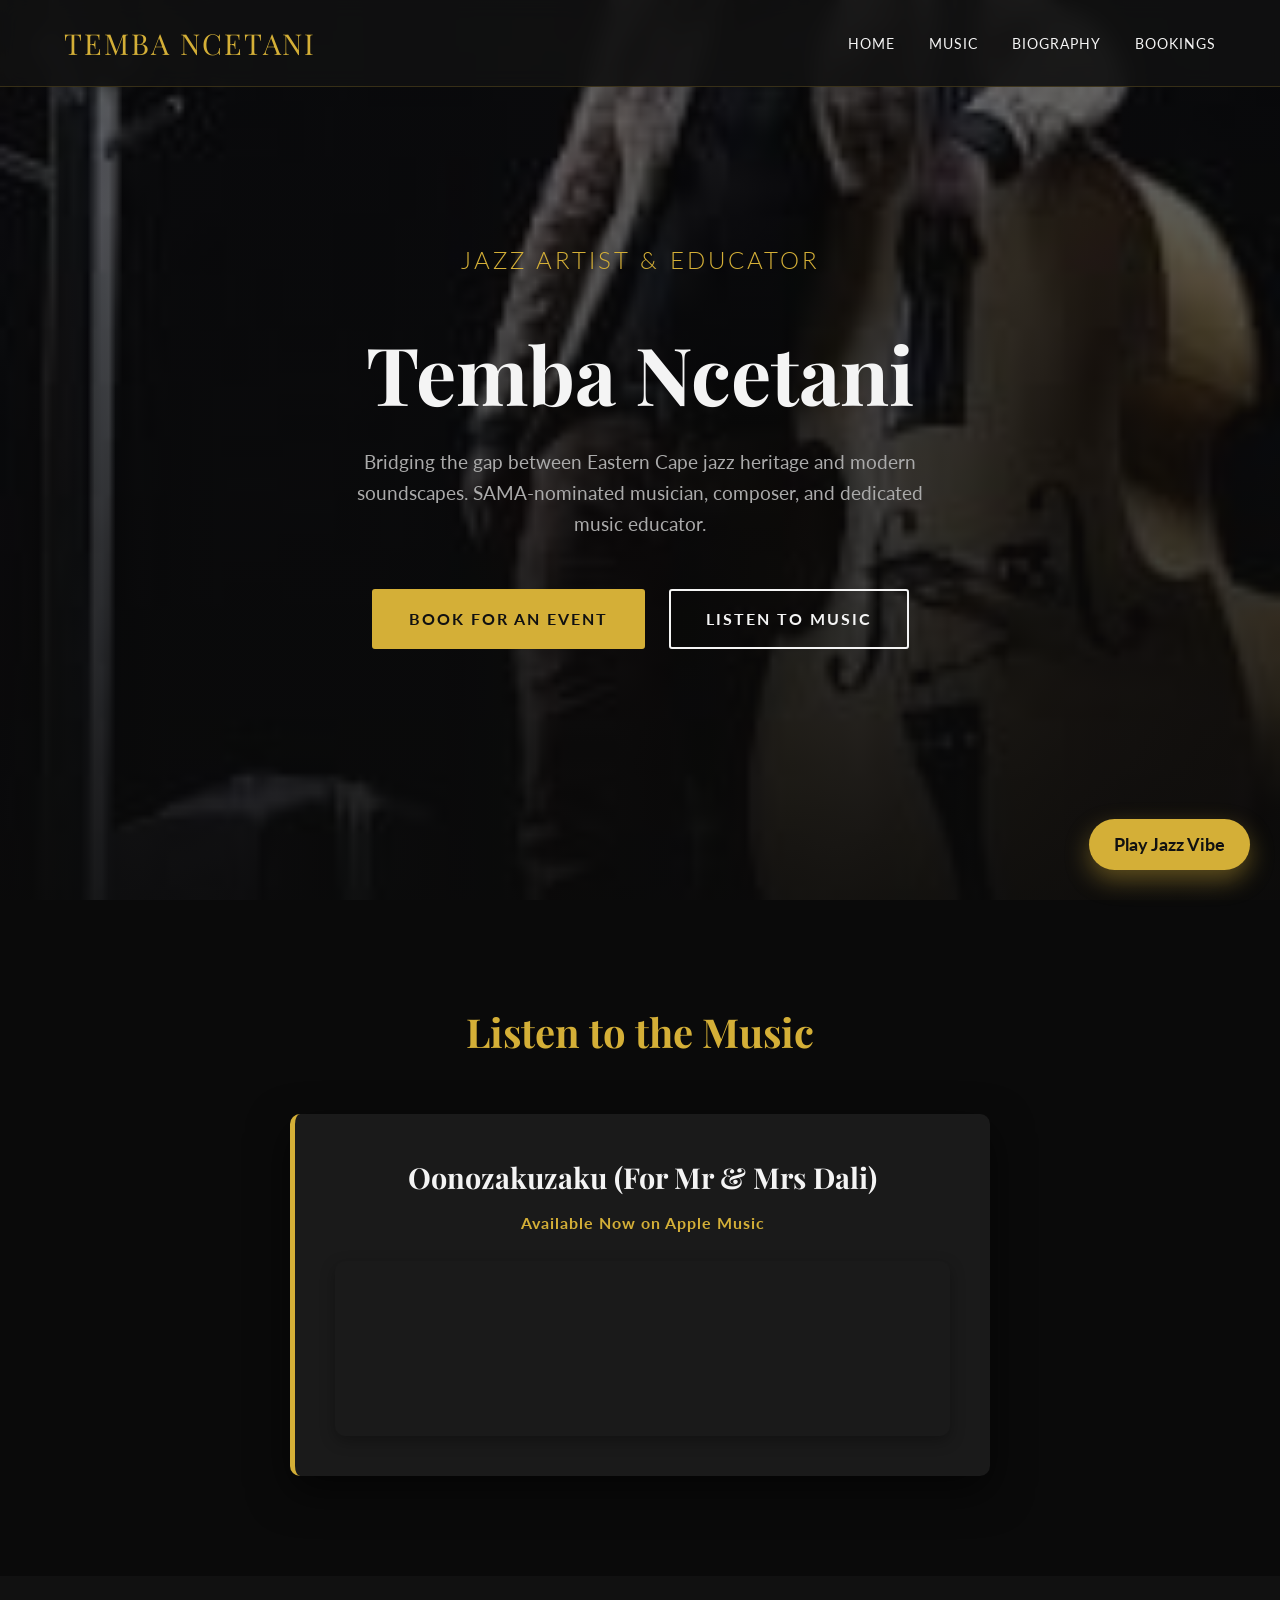
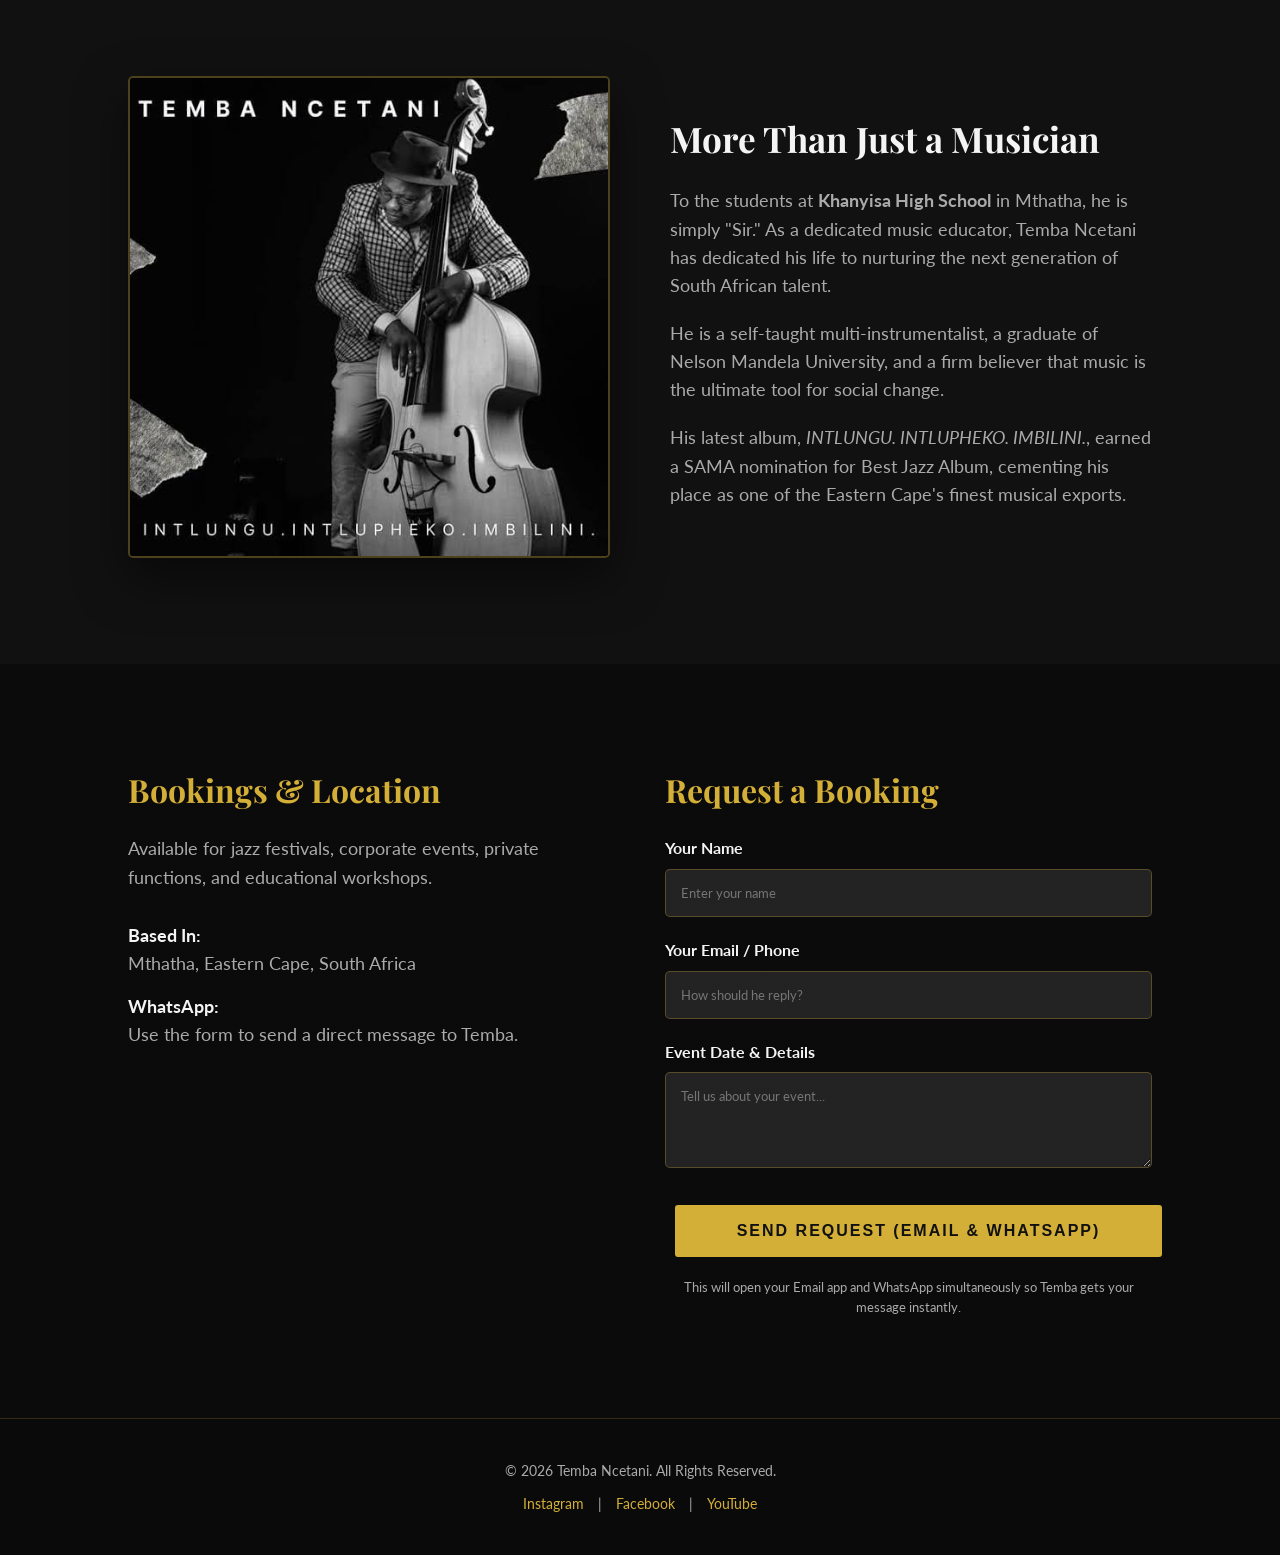
==== index.html @ 3dec6b41 "Add files via upload" ====
<!DOCTYPE html>
<html lang="en">
<head>
    <meta charset="UTF-8">
    <meta name="viewport" content="width=device-width, initial-scale=1.0">
    <title>Temba Ncetani | Official Website</title>
    <!-- Google Fonts for the Jazz look -->
    <link href="https://fonts.googleapis.com/css2?family=Lato:wght@300;400;700&family=Playfair+Display:wght@400;700&display=swap" rel="stylesheet">
    <!-- Link to the specific musician CSS file -->
    <link rel="stylesheet" href="music-style.css">
</head>
<body>

    <!-- NAVIGATION -->
    <header>
        <div class="logo">Temba Ncetani</div>
        <nav>
            <a href="#home">Home</a>
            <a href="#music">Music</a>
            <a href="biography.html">Biography</a>
            <a href="#bookings">Bookings</a>
        </nav>
    </header>

    <!-- HERO SECTION -->
    <section class="hero" id="home">
        <h2>Jazz Artist & Educator</h2>
        <h1>Temba Ncetani</h1>
        <p>Bridging the gap between Eastern Cape jazz heritage and modern soundscapes. SAMA-nominated musician, composer, and dedicated music educator.</p>
        <div>
            <a href="#bookings" class="btn btn-gold">Book for an Event</a>
            <a href="#music" class="btn btn-outline">Listen to Music</a>
        </div>
    </section>

    <!-- APPLE MUSIC SECTION -->
    <section class="music-section" id="music">
        <h2 class="section-title">Listen to the Music</h2>
        
        <div class="music-box">
            <h3 style="font-family: 'Playfair Display', serif; color: #f4f4f4; font-size: 1.8rem; margin-bottom: 10px;">
                Oonozakuzaku (For Mr & Mrs Dali)
            </h3>
            <p style="color: var(--gold); margin-bottom: 25px; font-weight: bold; letter-spacing: 1px;">
                Available Now on Apple Music
            </p>

            <!-- APPLE MUSIC EMBED CODE -->
            <div style="display: flex; justify-content: center;">
                <iframe allow="autoplay *; encrypted-media *; fullscreen *; clipboard-write" 
                    frameborder="0" 
                    height="175" 
                    style="width:100%;max-width:660px;overflow:hidden;border-radius:10px; box-shadow: 0 5px 15px rgba(0,0,0,0.3);" 
                    sandbox="allow-forms allow-popups allow-same-origin allow-scripts allow-storage-access-by-user-activation allow-top-navigation-by-user-activation" 
                    src="https://embed.music.apple.com/za/song/oonozakuzaku-for-mr-mrs-dali/1811030757">
                </iframe>
            </div>
        </div>
    </section>

    <!-- BIOGRAPHY SECTION -->
    <section class="bio-section" id="bio">
        <div>
            <!-- IMAGE: Save his album cover or a good photo as 'album-cover.jpg' -->
            <img src="images/album-cover.jpg" alt="Temba Ncetani" class="bio-img">
        </div>
        <div class="bio-text">
            <h3>More Than Just a Musician</h3>
            <p>To the students at <strong>Khanyisa High School</strong> in Mthatha, he is simply "Sir." As a dedicated music educator, Temba Ncetani has dedicated his life to nurturing the next generation of South African talent.</p>
            <p>He is a self-taught multi-instrumentalist, a graduate of Nelson Mandela University, and a firm believer that music is the ultimate tool for social change.</p>
            <p>His latest album, <em>INTLUNGU. INTLUPHEKO. IMBILINI.</em>, earned a SAMA nomination for Best Jazz Album, cementing his place as one of the Eastern Cape's finest musical exports.</p>
        </div>
    </section>

    <!-- BOOKINGS & LOCATION SECTION -->
    <section class="booking-section" id="bookings">
        <div class="booking-info">
            <h3>Bookings & Location</h3>
            <p>Available for jazz festivals, corporate events, private functions, and educational workshops.</p>
            <p style="margin-top: 30px;"><strong>Based In:</strong><br>Mthatha, Eastern Cape, South Africa</p>
            <p><strong>WhatsApp:</strong><br>Use the form to send a direct message to Temba.</p>
        </div>
        
        <div class="booking-form">
            <h3>Request a Booking</h3>
            <!-- Form to trigger BOTH WhatsApp and Email -->
            <form onsubmit="submitBooking(event)">
                <div class="form-group">
                    <label>Your Name</label>
                    <input type="text" id="name" placeholder="Enter your name" required>
                </div>
                <div class="form-group">
                    <label>Your Email / Phone</label>
                    <input type="text" id="contact" placeholder="How should he reply?" required>
                </div>
                <div class="form-group">
                    <label>Event Date & Details</label>
                    <textarea id="details" rows="4" placeholder="Tell us about your event..." required></textarea>
                </div>
                <button type="submit" class="btn btn-gold" style="width: 100%;">
                    Send Request (Email & WhatsApp)
                </button>
                <p style="text-align: center; font-size: 0.8rem; color: var(--text-muted); margin-top: 10px;">
                    This will open your Email app and WhatsApp simultaneously so Temba gets your message instantly.
                </p>
            </form>
        </div>
    </section>

    <!-- FOOTER -->
    <footer>
        <p>&copy; 2026 Temba Ncetani. All Rights Reserved.</p>
        <p style="margin-top: 10px;">
            <a href="#">Instagram</a> | <a href="#">Facebook</a> | <a href="#">YouTube</a>
        </p>
    </footer>

    <!-- FLOATING JAZZ MUSIC PLAYER -->
    <audio id="bg-music" loop>
        <source src="images/jazz-vibe.mp3" type="audio/mpeg">
    </audio>

    <!-- Removed the Saxophone Emoji -->
    <button id="music-btn" class="music-btn" onclick="toggleMusic()">
        <span id="music-text">Play Jazz Vibe</span>
    </button>

    <script>
        // --- JAZZ MUSIC PLAYER LOGIC ---
        var audio = document.getElementById("bg-music");
        var btn = document.getElementById("music-btn");
        var text = document.getElementById("music-text");
        var isPlaying = false;

        function toggleMusic() {
            if (isPlaying) {
                audio.pause();
                btn.classList.remove("playing");
                text.innerText = "Play Jazz Vibe";
                isPlaying = false;
            } else {
                audio.play();
                btn.classList.add("playing");
                text.innerText = "Pause Music";
                isPlaying = true;
            }
        }

        // --- DUAL BOOKING LOGIC (WHATSAPP & EMAIL) ---
        function submitBooking(event) {
            event.preventDefault(); // Stop page reload

            // 1. Get form data
            var name = document.getElementById("name").value;
            var contact = document.getElementById("contact").value;
            var details = document.getElementById("details").value;

            // 2. SETTINGS (YOUR DETAILS FOR TESTING)
            var phoneNumber = "27664110056"; // Your WhatsApp number (International format)
            var emailAddress = "AvelaN2007@gmail.com"; // Your Email address

            // 3. FORMAT WHATSAPP MESSAGE
            var waMessage = "Hello Temba! I would like to book you for an event.%0A%0A" +
                            "*Name:* " + name + "%0A" +
                            "*Contact:* " + contact + "%0A" +
                            "*Details:* " + details;
            var whatsappUrl = "https://wa.me/" + phoneNumber + "?text=" + waMessage;

            // 4. FORMAT EMAIL MESSAGE
            var emailSubject = "New Booking Request from " + name;
            var emailBody = "Hello Temba,%0A%0AI would like to book you for an event.%0A%0A" +
                            "Name: " + name + "%0A" +
                            "Contact Info: " + contact + "%0A" +
                            "Event Details: " + details + "%0A%0AThank you!";
            var mailtoUrl = "mailto:" + emailAddress + "?subject=" + encodeURIComponent(emailSubject) + "&body=" + emailBody;

            // 5. TRIGGER BOTH ACTIONS
            // Open WhatsApp in a new tab
            window.open(whatsappUrl, '_blank');
            
            // Open Email app 
            window.location.href = mailtoUrl;
        }
    </script>

</body>
</html>
---- music-style.css ----
/* --- JAZZ & HERITAGE COLOR PALETTE --- */
:root {
    --bg-dark: #111111;
    --bg-darker: #0a0a0a;
    --gold: #d4af37;
    --text-light: #f4f4f4;
    --text-muted: #aaaaaa;
    --font-heading: 'Playfair Display', serif;
    --font-body: 'Lato', sans-serif;
}

* {
    margin: 0;
    padding: 0;
    box-sizing: border-box;
    scroll-behavior: smooth;
}

body {
    background-color: var(--bg-dark);
    color: var(--text-light);
    font-family: var(--font-body);
    line-height: 1.6;
    overflow-x: hidden;
}

/* --- NAVIGATION --- */
header {
    position: fixed;
    top: 0;
    width: 100%;
    padding: 20px 5%;
    display: flex;
    justify-content: space-between;
    align-items: center;
    background: rgba(17, 17, 17, 0.9);
    backdrop-filter: blur(10px);
    z-index: 1000;
    border-bottom: 1px solid rgba(212, 175, 55, 0.2);
}

.logo {
    font-family: var(--font-heading);
    font-size: 1.8rem;
    color: var(--gold);
    letter-spacing: 2px;
    text-transform: uppercase;
}

nav a {
    color: var(--text-light);
    text-decoration: none;
    margin-left: 30px;
    font-size: 0.9rem;
    text-transform: uppercase;
    letter-spacing: 1px;
    transition: color 0.3s;
}

nav a:hover { 
    color: var(--gold); 
}

/* --- HERO SECTION (BACKGROUND PHOTO) --- */
.hero {
    height: 100vh;
    background: linear-gradient(rgba(10, 10, 10, 0.6), rgba(10, 10, 10, 0.9)), url('images/bg-hero.jpg') center/cover no-repeat;
    display: flex;
    flex-direction: column;
    justify-content: center;
    align-items: center;
    text-align: center;
    padding: 0 10%;
}

.hero h1 {
    font-family: var(--font-heading);
    font-size: 5rem;
    color: var(--text-light);
    margin-bottom: 10px;
}

.hero h2 {
    font-size: 1.5rem;
    color: var(--gold);
    font-weight: 300;
    letter-spacing: 3px;
    margin-bottom: 30px;
    text-transform: uppercase;
}

.hero p {
    max-width: 600px;
    font-size: 1.2rem;
    color: var(--text-muted);
    margin-bottom: 40px;
}

/* --- BUTTONS --- */
.btn {
    display: inline-block;
    padding: 15px 35px;
    font-size: 1rem;
    font-weight: bold;
    text-transform: uppercase;
    letter-spacing: 2px;
    text-decoration: none;
    transition: all 0.3s ease;
    cursor: pointer;
    border-radius: 3px;
    margin: 10px;
}

.btn-gold {
    background-color: var(--gold);
    color: var(--bg-dark);
    border: 2px solid var(--gold);
}

.btn-gold:hover {
    background-color: transparent;
    color: var(--gold);
}

.btn-outline {
    background-color: transparent;
    color: var(--text-light);
    border: 2px solid var(--text-light);
}

.btn-outline:hover {
    background-color: var(--text-light);
    color: var(--bg-dark);
}

/* --- SECTIONS --- */
section {
    padding: 100px 10%;
}

.section-title {
    font-family: var(--font-heading);
    font-size: 2.5rem;
    color: var(--gold);
    margin-bottom: 50px;
    text-align: center;
}

/* --- MUSIC SECTION --- */
.music-section {
    background-color: var(--bg-darker);
    text-align: center;
}

.music-box {
    max-width: 700px;
    margin: 0 auto;
    background: #1a1a1a;
    padding: 40px;
    border-radius: 10px;
    border-left: 5px solid var(--gold);
    box-shadow: 0 15px 40px rgba(0,0,0,0.6);
}

/* --- BIOGRAPHY SECTION --- */
.bio-section {
    display: grid;
    grid-template-columns: 1fr 1fr;
    gap: 60px;
    align-items: center;
}

.bio-img {
    width: 100%;
    border-radius: 5px;
    box-shadow: 0 20px 50px rgba(0,0,0,0.5);
    border: 2px solid rgba(212, 175, 55, 0.3);
}

.bio-text h3 {
    font-family: var(--font-heading);
    font-size: 2.2rem;
    margin-bottom: 20px;
}

.bio-text p {
    color: var(--text-muted);
    margin-bottom: 20px;
    font-size: 1.1rem;
}

/* --- BOOKINGS & CONTACT --- */
.booking-section {
    background: linear-gradient(rgba(10,10,10,0.9), rgba(10,10,10,0.9)), url('images/bg-hero.jpg') center/cover fixed;
    display: grid;
    grid-template-columns: 1fr 1fr;
    gap: 50px;
}

.booking-info h3, .booking-form h3 {
    font-family: var(--font-heading);
    font-size: 2rem;
    margin-bottom: 20px;
    color: var(--gold);
}

.booking-info p {
    color: var(--text-muted);
    margin-bottom: 15px;
    font-size: 1.1rem;
}

.booking-info strong {
    color: var(--text-light);
}

.form-group {
    margin-bottom: 20px;
}

.form-group label {
    display: block;
    margin-bottom: 8px;
    color: var(--text-light);
    font-weight: bold;
}

.form-group input, .form-group textarea {
    width: 100%;
    padding: 15px;
    background: rgba(255,255,255,0.1);
    border: 1px solid rgba(212, 175, 55, 0.3);
    border-radius: 5px;
    color: var(--text-light);
    font-family: var(--font-body);
}

.form-group input:focus, .form-group textarea:focus {
    outline: none;
    border-color: var(--gold);
    background: rgba(255,255,255,0.15);
}

/* --- FOOTER --- */
footer {
    text-align: center;
    padding: 40px;
    background-color: var(--bg-darker);
    color: var(--text-muted);
    font-size: 0.9rem;
    border-top: 1px solid rgba(212, 175, 55, 0.2);
}

footer a {
    color: var(--gold);
    text-decoration: none;
    margin: 0 10px;
}

/* --- FLOATING JAZZ MUSIC BUTTON --- */
.music-btn {
    position: fixed;
    bottom: 30px;
    right: 30px;
    background-color: var(--gold);
    color: var(--bg-dark);
    border: none;
    padding: 15px 25px;
    border-radius: 50px;
    font-size: 1.1rem;
    font-weight: bold;
    cursor: pointer;
    box-shadow: 0 10px 25px rgba(212, 175, 55, 0.4);
    z-index: 9999;
    display: flex;
    align-items: center;
    gap: 10px;
    transition: all 0.3s ease;
    font-family: var(--font-body);
}

.music-btn:hover {
    transform: scale(1.05);
    background-color: #fff;
}

.music-btn.playing {
    animation: pulse-gold 2s infinite;
}

@keyframes pulse-gold {
    0% { box-shadow: 0 0 0 0 rgba(212, 175, 55, 0.7); }
    70% { box-shadow: 0 0 0 15px rgba(212, 175, 55, 0); }
    100% { box-shadow: 0 0 0 0 rgba(212, 175, 55, 0); }
}

/* --- MOBILE RESPONSIVE --- */
@media (max-width: 900px) {
    nav { display: none; }
    .hero h1 { font-size: 3rem; }
    .bio-section, .booking-section { grid-template-columns: 1fr; }
    .section-title { font-size: 2rem; }
}
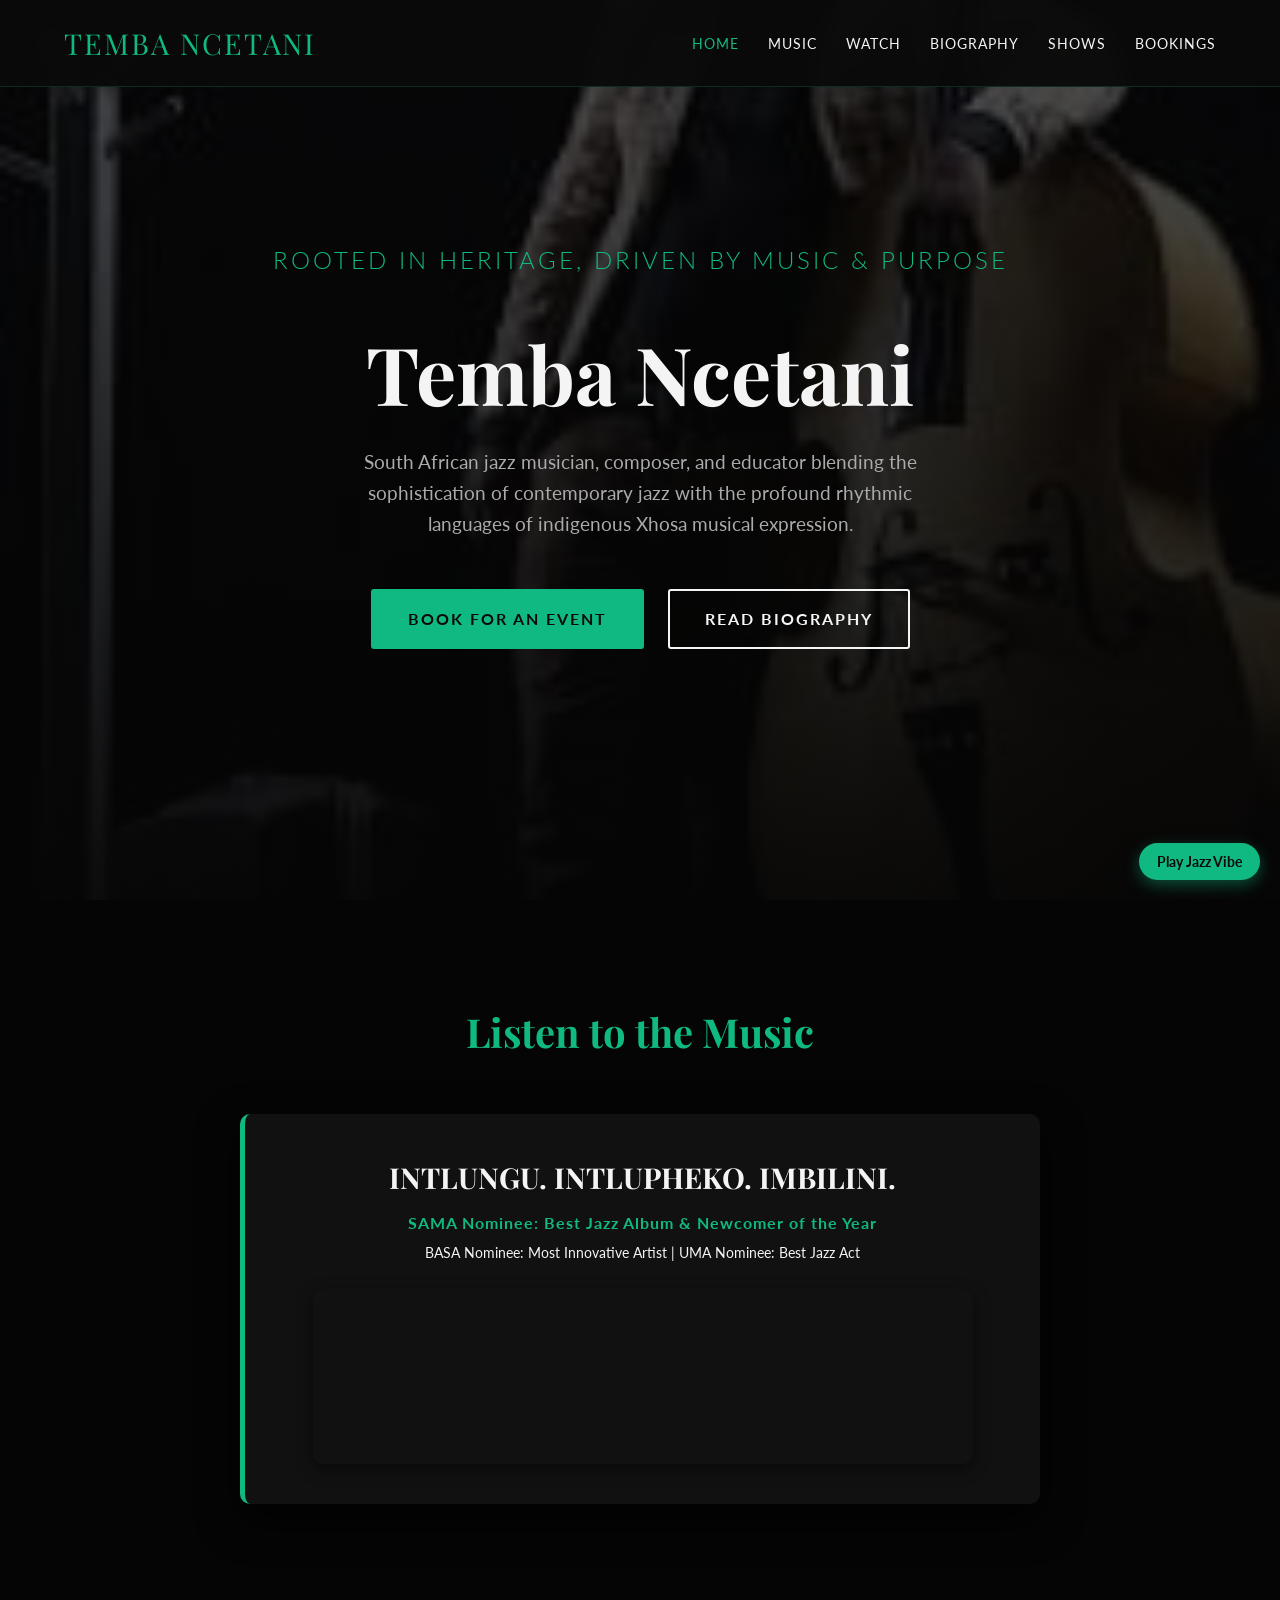
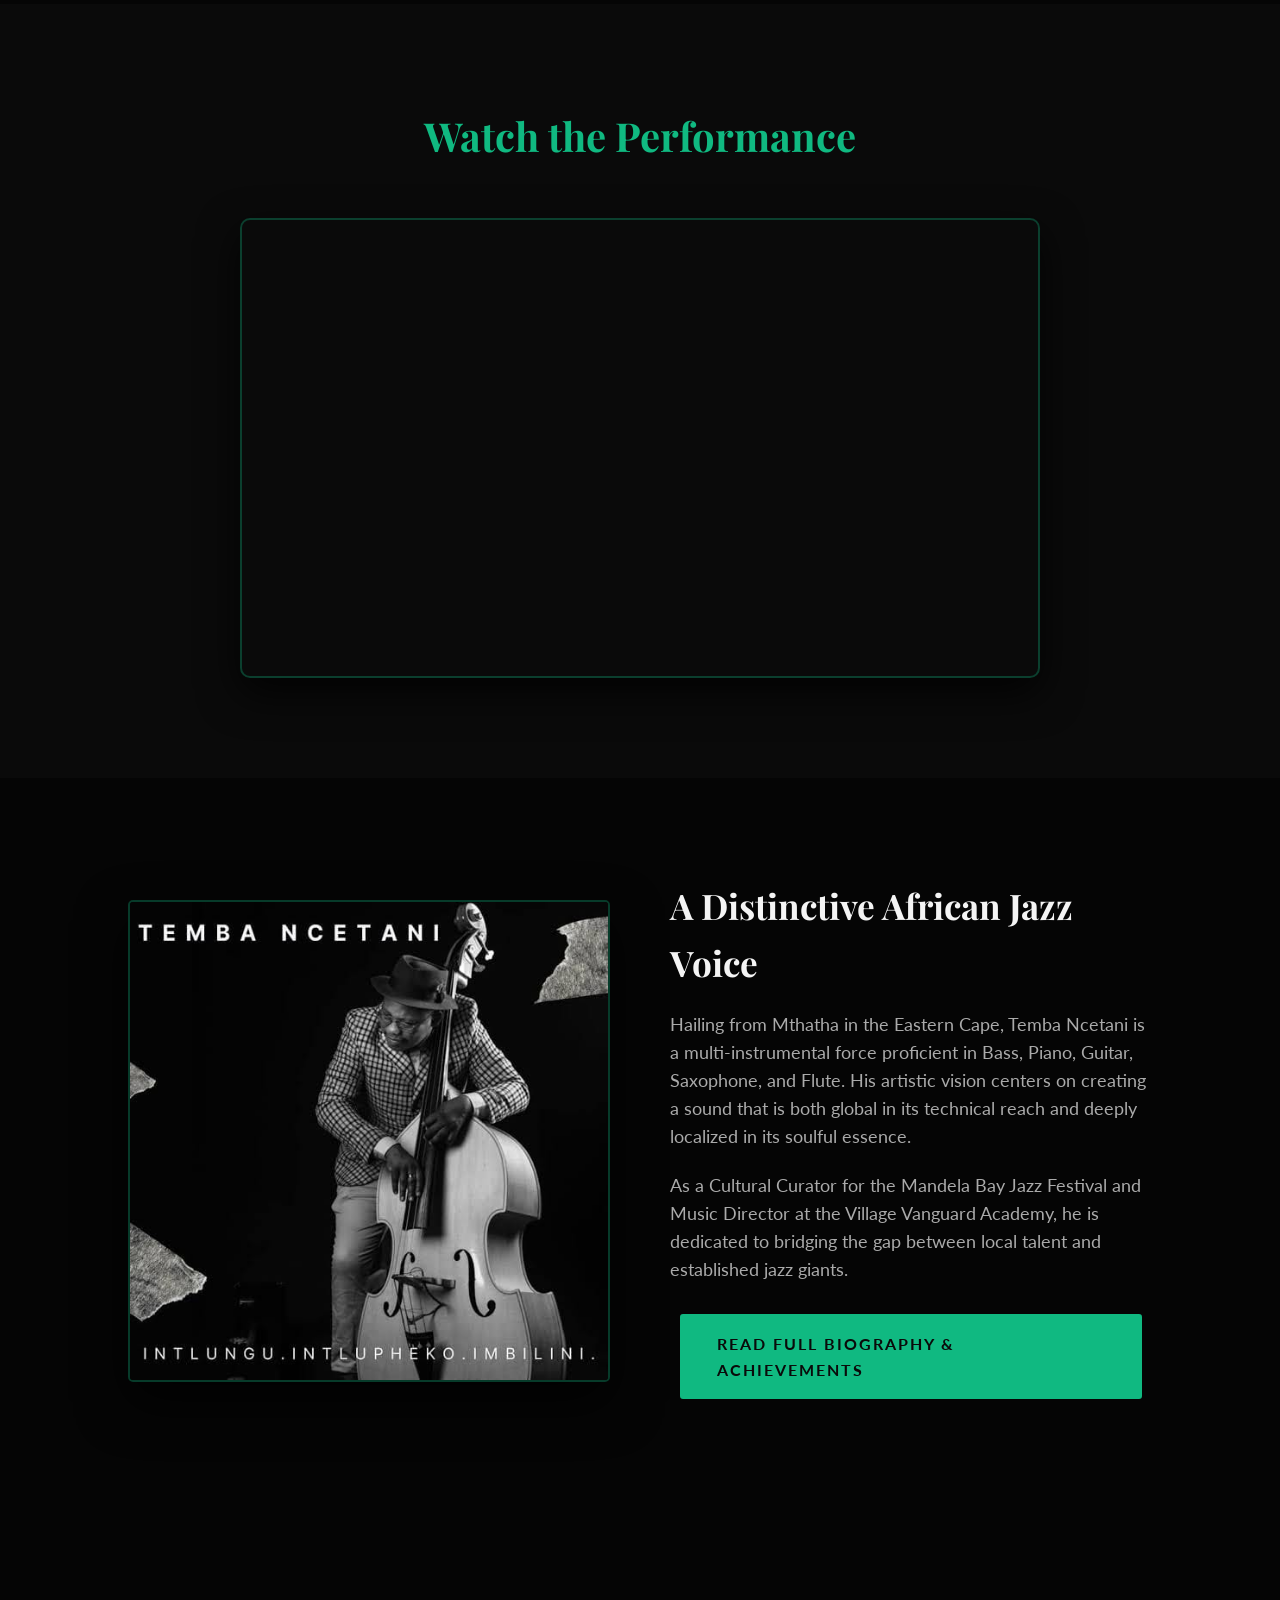
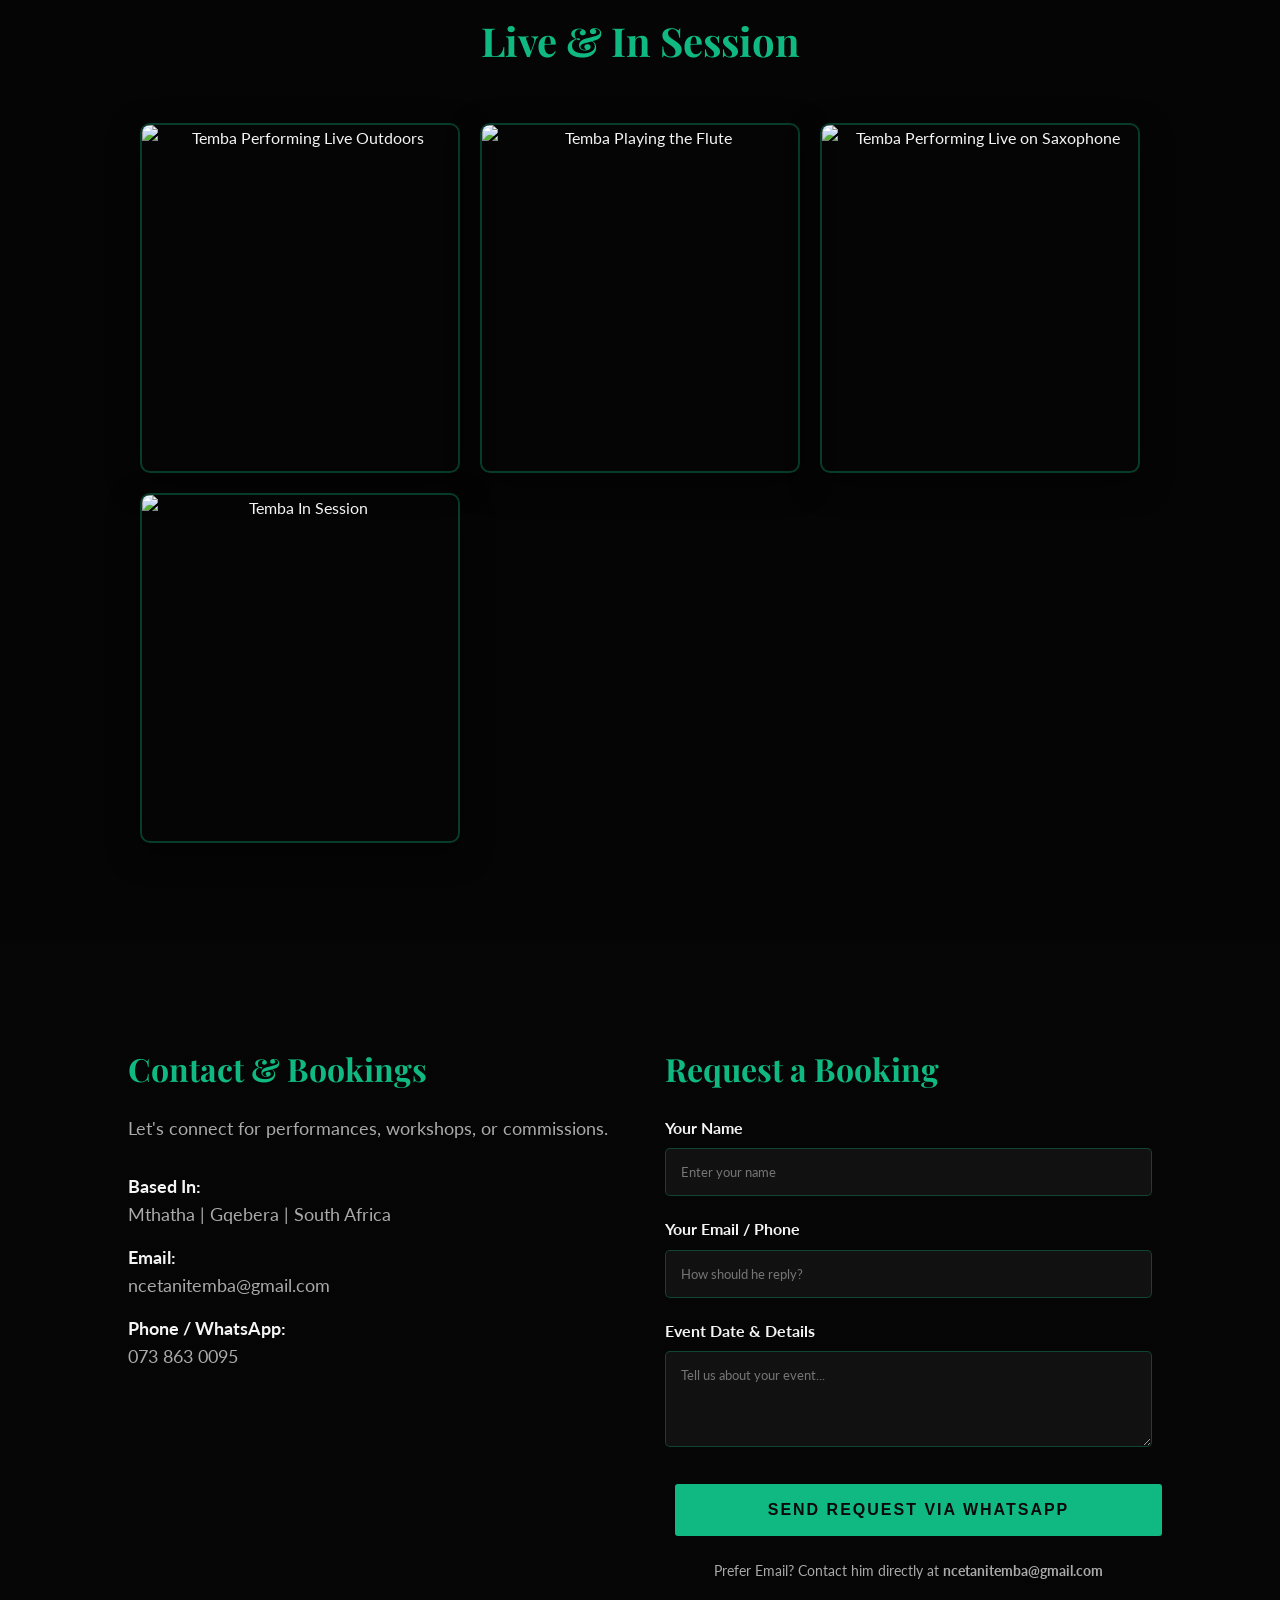
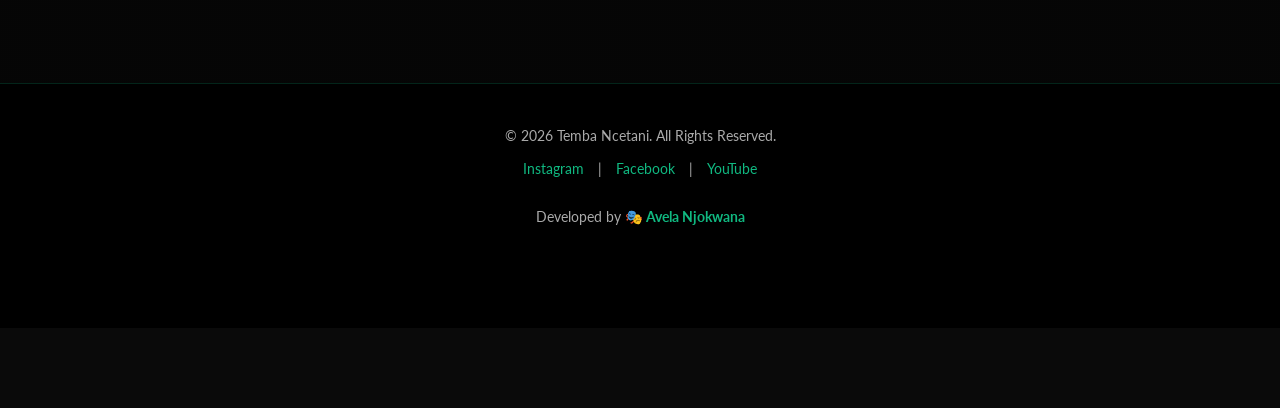
==== commit 62fc691c: "Add files via upload" ====
--- a/index.html
+++ b/index.html
@@ -4,9 +4,7 @@
     <meta charset="UTF-8">
     <meta name="viewport" content="width=device-width, initial-scale=1.0">
     <title>Temba Ncetani | Official Website</title>
-    <!-- Google Fonts for the Jazz look -->
     <link href="https://fonts.googleapis.com/css2?family=Lato:wght@300;400;700&family=Playfair+Display:wght@400;700&display=swap" rel="stylesheet">
-    <!-- Link to the specific musician CSS file -->
     <link rel="stylesheet" href="music-style.css">
 </head>
 <body>
@@ -15,21 +13,23 @@
     <header>
         <div class="logo">Temba Ncetani</div>
         <nav>
-            <a href="#home">Home</a>
+            <a href="index.html" class="active">Home</a>
             <a href="#music">Music</a>
+            <a href="#video">Watch</a>
             <a href="biography.html">Biography</a>
+            <a href="shows.html">Shows</a>
             <a href="#bookings">Bookings</a>
         </nav>
     </header>
 
     <!-- HERO SECTION -->
     <section class="hero" id="home">
-        <h2>Jazz Artist & Educator</h2>
+        <h2>Rooted in Heritage, Driven by Music & Purpose</h2>
         <h1>Temba Ncetani</h1>
-        <p>Bridging the gap between Eastern Cape jazz heritage and modern soundscapes. SAMA-nominated musician, composer, and dedicated music educator.</p>
+        <p>South African jazz musician, composer, and educator blending the sophistication of contemporary jazz with the profound rhythmic languages of indigenous Xhosa musical expression.</p>
         <div>
-            <a href="#bookings" class="btn btn-gold">Book for an Event</a>
-            <a href="#music" class="btn btn-outline">Listen to Music</a>
+            <a href="#bookings" class="btn btn-green">Book for an Event</a>
+            <a href="biography.html" class="btn btn-outline">Read Biography</a>
         </div>
     </section>
 
@@ -39,18 +39,19 @@
         
         <div class="music-box">
             <h3 style="font-family: 'Playfair Display', serif; color: #f4f4f4; font-size: 1.8rem; margin-bottom: 10px;">
-                Oonozakuzaku (For Mr & Mrs Dali)
+                INTLUNGU. INTLUPHEKO. IMBILINI.
             </h3>
-            <p style="color: var(--gold); margin-bottom: 25px; font-weight: bold; letter-spacing: 1px;">
-                Available Now on Apple Music
-            </p>
-
-            <!-- APPLE MUSIC EMBED CODE -->
+            
+            <div style="margin-bottom: 25px;">
+                <p style="color: var(--accent-green); font-weight: bold; letter-spacing: 1px; margin-bottom: 5px;">SAMA Nominee: Best Jazz Album & Newcomer of the Year</p>
+                <p style="color: var(--text-light); font-size: 0.9rem;">BASA Nominee: Most Innovative Artist | UMA Nominee: Best Jazz Act</p>
+            </div>
+
             <div style="display: flex; justify-content: center;">
                 <iframe allow="autoplay *; encrypted-media *; fullscreen *; clipboard-write" 
                     frameborder="0" 
                     height="175" 
-                    style="width:100%;max-width:660px;overflow:hidden;border-radius:10px; box-shadow: 0 5px 15px rgba(0,0,0,0.3);" 
+                    style="width:100%;max-width:660px;overflow:hidden;border-radius:10px; box-shadow: 0 5px 15px rgba(0,0,0,0.5);" 
                     sandbox="allow-forms allow-popups allow-same-origin allow-scripts allow-storage-access-by-user-activation allow-top-navigation-by-user-activation" 
                     src="https://embed.music.apple.com/za/song/oonozakuzaku-for-mr-mrs-dali/1811030757">
                 </iframe>
@@ -58,33 +59,58 @@
         </div>
     </section>
 
-    <!-- BIOGRAPHY SECTION -->
-    <section class="bio-section" id="bio">
+    <!-- YOUTUBE VIDEO SECTION (FIXED ERROR 153) -->
+    <section class="video-section" id="video">
+        <h2 class="section-title">Watch the Performance</h2>
+        <div class="video-container">
+            <iframe width="100%" height="450" 
+                src="https://www.youtube.com/embed/SeePaEPt-s8" 
+                title="Temba Ncetani Performance" 
+                frameborder="0" 
+                referrerpolicy="strict-origin-when-cross-origin"
+                allow="accelerometer; autoplay; clipboard-write; encrypted-media; gyroscope; picture-in-picture" 
+                allowfullscreen>
+            </iframe>
+        </div>
+    </section>
+
+    <!-- BIOGRAPHY PREVIEW SECTION -->
+    <section class="bio-section" id="bio-preview">
         <div>
-            <!-- IMAGE: Save his album cover or a good photo as 'album-cover.jpg' -->
             <img src="images/album-cover.jpg" alt="Temba Ncetani" class="bio-img">
         </div>
         <div class="bio-text">
-            <h3>More Than Just a Musician</h3>
-            <p>To the students at <strong>Khanyisa High School</strong> in Mthatha, he is simply "Sir." As a dedicated music educator, Temba Ncetani has dedicated his life to nurturing the next generation of South African talent.</p>
-            <p>He is a self-taught multi-instrumentalist, a graduate of Nelson Mandela University, and a firm believer that music is the ultimate tool for social change.</p>
-            <p>His latest album, <em>INTLUNGU. INTLUPHEKO. IMBILINI.</em>, earned a SAMA nomination for Best Jazz Album, cementing his place as one of the Eastern Cape's finest musical exports.</p>
-        </div>
-    </section>
-
-    <!-- BOOKINGS & LOCATION SECTION -->
+            <h3>A Distinctive African Jazz Voice</h3>
+            <p>Hailing from Mthatha in the Eastern Cape, Temba Ncetani is a multi-instrumental force proficient in Bass, Piano, Guitar, Saxophone, and Flute. His artistic vision centers on creating a sound that is both global in its technical reach and deeply localized in its soulful essence.</p>
+            <p>As a Cultural Curator for the Mandela Bay Jazz Festival and Music Director at the Village Vanguard Academy, he is dedicated to bridging the gap between local talent and established jazz giants.</p>
+            <a href="biography.html" class="btn btn-green" style="margin-top: 10px;">Read Full Biography & Achievements</a>
+        </div>
+    </section>
+
+    <!-- LIVE GALLERY SECTION -->
+    <section class="gallery-section" id="gallery">
+        <h2 class="section-title">Live & In Session</h2>
+        <div class="gallery-grid">
+            <img src="images/live1.jpg" alt="Temba Performing Live Outdoors">
+            <img src="images/live2.jpg" alt="Temba Playing the Flute">
+            <img src="images/live3.jpg" alt="Temba Performing Live on Saxophone">
+            <img src="images/live4.jpg" alt="Temba In Session">
+        </div>
+    </section>
+
+    <!-- BOOKINGS & CONTACT SECTION -->
     <section class="booking-section" id="bookings">
         <div class="booking-info">
-            <h3>Bookings & Location</h3>
-            <p>Available for jazz festivals, corporate events, private functions, and educational workshops.</p>
-            <p style="margin-top: 30px;"><strong>Based In:</strong><br>Mthatha, Eastern Cape, South Africa</p>
-            <p><strong>WhatsApp:</strong><br>Use the form to send a direct message to Temba.</p>
+            <h3>Contact & Bookings</h3>
+            <p>Let's connect for performances, workshops, or commissions.</p>
+            <p style="margin-top: 30px;"><strong>Based In:</strong><br>Mthatha | Gqebera | South Africa</p>
+            <p><strong>Email:</strong><br>ncetanitemba@gmail.com</p>
+            <p><strong>Phone / WhatsApp:</strong><br>073 863 0095</p>
         </div>
         
         <div class="booking-form">
             <h3>Request a Booking</h3>
-            <!-- Form to trigger BOTH WhatsApp and Email -->
-            <form onsubmit="submitBooking(event)">
+            <form onsubmit="sendWhatsApp(event)">
                 <div class="form-group">
                     <label>Your Name</label>
                     <input type="text" id="name" placeholder="Enter your name" required>
@@ -97,21 +123,27 @@
                     <label>Event Date & Details</label>
                     <textarea id="details" rows="4" placeholder="Tell us about your event..." required></textarea>
                 </div>
-                <button type="submit" class="btn btn-gold" style="width: 100%;">
-                    Send Request (Email & WhatsApp)
+                <button type="submit" class="btn btn-green" style="width: 100%;">
+                    Send Request via WhatsApp
                 </button>
-                <p style="text-align: center; font-size: 0.8rem; color: var(--text-muted); margin-top: 10px;">
-                    This will open your Email app and WhatsApp simultaneously so Temba gets your message instantly.
+                <p style="text-align: center; font-size: 0.85rem; color: var(--text-muted); margin-top: 15px;">
+                    Prefer Email? Contact him directly at <strong>ncetanitemba@gmail.com</strong>
                 </p>
             </form>
         </div>
     </section>
 
-    <!-- FOOTER -->
+    <!-- FOOTER (WITH DEVELOPER CREDIT) -->
     <footer>
         <p>&copy; 2026 Temba Ncetani. All Rights Reserved.</p>
         <p style="margin-top: 10px;">
-            <a href="#">Instagram</a> | <a href="#">Facebook</a> | <a href="#">YouTube</a>
+            <a href="https://www.instagram.com/temba_ncetani" target="_blank">Instagram</a> | 
+            <a href="https://www.facebook.com/sinetembabassicks.ncetani" target="_blank">Facebook</a> | 
+            <a href="https://youtu.be/SeePaEPt-s8" target="_blank">YouTube</a>
+        </p>
+        <!-- DEVELOPER CREDIT -->
+        <p style="margin-top: 25px; font-size: 0.9rem; color: var(--text-muted);">
+            Developed by <span style="color: var(--accent-green); font-weight: bold;">🎭 Avela Njokwana</span>
         </p>
     </footer>
 
@@ -120,7 +152,6 @@
         <source src="images/jazz-vibe.mp3" type="audio/mpeg">
     </audio>
 
-    <!-- Removed the Saxophone Emoji -->
     <button id="music-btn" class="music-btn" onclick="toggleMusic()">
         <span id="music-text">Play Jazz Vibe</span>
     </button>
@@ -146,42 +177,24 @@
             }
         }
 
-        // --- DUAL BOOKING LOGIC (WHATSAPP & EMAIL) ---
-        function submitBooking(event) {
-            event.preventDefault(); // Stop page reload
-
-            // 1. Get form data
+        // --- WHATSAPP BOOKING LOGIC ---
+        function sendWhatsApp(event) {
+            event.preventDefault(); 
+
             var name = document.getElementById("name").value;
             var contact = document.getElementById("contact").value;
             var details = document.getElementById("details").value;
 
-            // 2. SETTINGS (YOUR DETAILS FOR TESTING)
-            var phoneNumber = "27664110056"; // Your WhatsApp number (International format)
-            var emailAddress = "AvelaN2007@gmail.com"; // Your Email address
-
-            // 3. FORMAT WHATSAPP MESSAGE
+            // HIS REAL WHATSAPP NUMBER (073 863 0095 -> 27738630095)
+            var phoneNumber = "27738630095"; 
+
             var waMessage = "Hello Temba! I would like to book you for an event.%0A%0A" +
                             "*Name:* " + name + "%0A" +
                             "*Contact:* " + contact + "%0A" +
                             "*Details:* " + details;
-            var whatsappUrl = "https://wa.me/" + phoneNumber + "?text=" + waMessage;
-
-            // 4. FORMAT EMAIL MESSAGE
-            var emailSubject = "New Booking Request from " + name;
-            var emailBody = "Hello Temba,%0A%0AI would like to book you for an event.%0A%0A" +
-                            "Name: " + name + "%0A" +
-                            "Contact Info: " + contact + "%0A" +
-                            "Event Details: " + details + "%0A%0AThank you!";
-            var mailtoUrl = "mailto:" + emailAddress + "?subject=" + encodeURIComponent(emailSubject) + "&body=" + emailBody;
-
-            // 5. TRIGGER BOTH ACTIONS
-            // Open WhatsApp in a new tab
-            window.open(whatsappUrl, '_blank');
             
-            // Open Email app 
-            window.location.href = mailtoUrl;
+            window.open("https://wa.me/" + phoneNumber + "?text=" + waMessage, '_blank');
         }
     </script>
-
 </body>
 </html>
--- a/music-style.css
+++ b/music-style.css
@@ -1,8 +1,9 @@
-/* --- JAZZ & HERITAGE COLOR PALETTE --- */
+/* --- BLACK & GREEN JAZZ PALETTE --- */
 :root {
-    --bg-dark: #111111;
-    --bg-darker: #0a0a0a;
-    --gold: #d4af37;
+    --bg-dark: #0a0a0a;
+    --bg-darker: #050505;
+    --accent-green: #10b981; 
+    --accent-green-hover: #059669;
     --text-light: #f4f4f4;
     --text-muted: #aaaaaa;
     --font-heading: 'Playfair Display', serif;
@@ -22,6 +23,7 @@
     font-family: var(--font-body);
     line-height: 1.6;
     overflow-x: hidden;
+    padding-bottom: 80px; 
 }
 
 /* --- NAVIGATION --- */
@@ -33,16 +35,16 @@
     display: flex;
     justify-content: space-between;
     align-items: center;
-    background: rgba(17, 17, 17, 0.9);
+    background: rgba(10, 10, 10, 0.95);
     backdrop-filter: blur(10px);
     z-index: 1000;
-    border-bottom: 1px solid rgba(212, 175, 55, 0.2);
+    border-bottom: 1px solid rgba(16, 185, 129, 0.2);
 }
 
 .logo {
     font-family: var(--font-heading);
     font-size: 1.8rem;
-    color: var(--gold);
+    color: var(--accent-green);
     letter-spacing: 2px;
     text-transform: uppercase;
 }
@@ -50,21 +52,21 @@
 nav a {
     color: var(--text-light);
     text-decoration: none;
-    margin-left: 30px;
+    margin-left: 25px;
     font-size: 0.9rem;
     text-transform: uppercase;
     letter-spacing: 1px;
     transition: color 0.3s;
 }
 
-nav a:hover { 
-    color: var(--gold); 
-}
-
-/* --- HERO SECTION (BACKGROUND PHOTO) --- */
+nav a:hover, nav a.active { 
+    color: var(--accent-green); 
+}
+
+/* --- HERO SECTION --- */
 .hero {
     height: 100vh;
-    background: linear-gradient(rgba(10, 10, 10, 0.6), rgba(10, 10, 10, 0.9)), url('images/bg-hero.jpg') center/cover no-repeat;
+    background: linear-gradient(rgba(5, 5, 5, 0.7), rgba(5, 5, 5, 0.95)), url('images/bg-hero.jpg') center/cover no-repeat;
     display: flex;
     flex-direction: column;
     justify-content: center;
@@ -82,7 +84,7 @@
 
 .hero h2 {
     font-size: 1.5rem;
-    color: var(--gold);
+    color: var(--accent-green);
     font-weight: 300;
     letter-spacing: 3px;
     margin-bottom: 30px;
@@ -111,15 +113,15 @@
     margin: 10px;
 }
 
-.btn-gold {
-    background-color: var(--gold);
+.btn-green {
+    background-color: var(--accent-green);
     color: var(--bg-dark);
-    border: 2px solid var(--gold);
-}
-
-.btn-gold:hover {
+    border: 2px solid var(--accent-green);
+}
+
+.btn-green:hover {
     background-color: transparent;
-    color: var(--gold);
+    color: var(--accent-green);
 }
 
 .btn-outline {
@@ -141,7 +143,7 @@
 .section-title {
     font-family: var(--font-heading);
     font-size: 2.5rem;
-    color: var(--gold);
+    color: var(--accent-green);
     margin-bottom: 50px;
     text-align: center;
 }
@@ -153,28 +155,44 @@
 }
 
 .music-box {
-    max-width: 700px;
+    max-width: 800px;
     margin: 0 auto;
-    background: #1a1a1a;
+    background: #111;
     padding: 40px;
     border-radius: 10px;
-    border-left: 5px solid var(--gold);
-    box-shadow: 0 15px 40px rgba(0,0,0,0.6);
-}
-
-/* --- BIOGRAPHY SECTION --- */
+    border-left: 5px solid var(--accent-green);
+    box-shadow: 0 15px 40px rgba(0,0,0,0.8);
+}
+
+/* --- VIDEO SECTION --- */
+.video-section {
+    background-color: var(--bg-dark);
+    text-align: center;
+}
+
+.video-container {
+    max-width: 800px;
+    margin: 0 auto;
+    border-radius: 10px;
+    overflow: hidden;
+    box-shadow: 0 15px 40px rgba(0,0,0,0.8);
+    border: 2px solid rgba(16, 185, 129, 0.3);
+}
+
+/* --- BIOGRAPHY PREVIEW SECTION --- */
 .bio-section {
     display: grid;
     grid-template-columns: 1fr 1fr;
     gap: 60px;
     align-items: center;
+    background-color: var(--bg-darker);
 }
 
 .bio-img {
     width: 100%;
     border-radius: 5px;
-    box-shadow: 0 20px 50px rgba(0,0,0,0.5);
-    border: 2px solid rgba(212, 175, 55, 0.3);
+    box-shadow: 0 20px 50px rgba(0,0,0,0.8);
+    border: 2px solid rgba(16, 185, 129, 0.3);
 }
 
 .bio-text h3 {
@@ -189,9 +207,38 @@
     font-size: 1.1rem;
 }
 
+/* --- GALLERY SECTION --- */
+.gallery-section {
+    background-color: var(--bg-darker);
+    text-align: center;
+}
+
+.gallery-grid {
+    display: grid;
+    grid-template-columns: repeat(auto-fit, minmax(300px, 1fr));
+    gap: 20px;
+    max-width: 1000px;
+    margin: 0 auto;
+}
+
+.gallery-grid img {
+    width: 100%;
+    height: 350px;
+    object-fit: cover;
+    border-radius: 10px;
+    border: 2px solid rgba(16, 185, 129, 0.3);
+    box-shadow: 0 10px 30px rgba(0,0,0,0.5);
+    transition: transform 0.3s ease, border-color 0.3s ease;
+}
+
+.gallery-grid img:hover {
+    transform: scale(1.03);
+    border-color: var(--accent-green);
+}
+
 /* --- BOOKINGS & CONTACT --- */
 .booking-section {
-    background: linear-gradient(rgba(10,10,10,0.9), rgba(10,10,10,0.9)), url('images/bg-hero.jpg') center/cover fixed;
+    background: linear-gradient(rgba(5,5,5,0.95), rgba(5,5,5,0.95)), url('images/bg-hero.jpg') center/cover fixed;
     display: grid;
     grid-template-columns: 1fr 1fr;
     gap: 50px;
@@ -201,7 +248,7 @@
     font-family: var(--font-heading);
     font-size: 2rem;
     margin-bottom: 20px;
-    color: var(--gold);
+    color: var(--accent-green);
 }
 
 .booking-info p {
@@ -228,8 +275,8 @@
 .form-group input, .form-group textarea {
     width: 100%;
     padding: 15px;
-    background: rgba(255,255,255,0.1);
-    border: 1px solid rgba(212, 175, 55, 0.3);
+    background: rgba(255,255,255,0.05);
+    border: 1px solid rgba(16, 185, 129, 0.3);
     border-radius: 5px;
     color: var(--text-light);
     font-family: var(--font-body);
@@ -237,22 +284,23 @@
 
 .form-group input:focus, .form-group textarea:focus {
     outline: none;
-    border-color: var(--gold);
-    background: rgba(255,255,255,0.15);
+    border-color: var(--accent-green);
+    background: rgba(255,255,255,0.1);
 }
 
 /* --- FOOTER --- */
 footer {
     text-align: center;
     padding: 40px;
-    background-color: var(--bg-darker);
+    background-color: #000;
     color: var(--text-muted);
     font-size: 0.9rem;
-    border-top: 1px solid rgba(212, 175, 55, 0.2);
+    border-top: 1px solid rgba(16, 185, 129, 0.2);
+    padding-bottom: 100px; 
 }
 
 footer a {
-    color: var(--gold);
+    color: var(--accent-green);
     text-decoration: none;
     margin: 0 10px;
 }
@@ -260,21 +308,21 @@
 /* --- FLOATING JAZZ MUSIC BUTTON --- */
 .music-btn {
     position: fixed;
-    bottom: 30px;
-    right: 30px;
-    background-color: var(--gold);
+    bottom: 20px;
+    right: 20px;
+    background-color: var(--accent-green);
     color: var(--bg-dark);
     border: none;
-    padding: 15px 25px;
+    padding: 10px 18px; 
     border-radius: 50px;
-    font-size: 1.1rem;
+    font-size: 0.9rem; 
     font-weight: bold;
     cursor: pointer;
-    box-shadow: 0 10px 25px rgba(212, 175, 55, 0.4);
+    box-shadow: 0 5px 15px rgba(16, 185, 129, 0.4);
     z-index: 9999;
     display: flex;
     align-items: center;
-    gap: 10px;
+    gap: 8px;
     transition: all 0.3s ease;
     font-family: var(--font-body);
 }
@@ -285,19 +333,35 @@
 }
 
 .music-btn.playing {
-    animation: pulse-gold 2s infinite;
-}
-
-@keyframes pulse-gold {
-    0% { box-shadow: 0 0 0 0 rgba(212, 175, 55, 0.7); }
-    70% { box-shadow: 0 0 0 15px rgba(212, 175, 55, 0); }
-    100% { box-shadow: 0 0 0 0 rgba(212, 175, 55, 0); }
+    animation: pulse-green 2s infinite;
+}
+
+@keyframes pulse-green {
+    0% { box-shadow: 0 0 0 0 rgba(16, 185, 129, 0.7); }
+    70% { box-shadow: 0 0 0 12px rgba(16, 185, 129, 0); }
+    100% { box-shadow: 0 0 0 0 rgba(16, 185, 129, 0); }
 }
 
 /* --- MOBILE RESPONSIVE --- */
 @media (max-width: 900px) {
-    nav { display: none; }
+    header {
+        flex-direction: column;
+        padding: 15px 5%;
+        gap: 15px;
+    }
+    .logo { font-size: 1.5rem; }
+    nav {
+        display: flex;
+        flex-wrap: wrap;
+        justify-content: center;
+        gap: 10px;
+    }
+    nav a {
+        margin-left: 0;
+        font-size: 0.8rem;
+    }
     .hero h1 { font-size: 3rem; }
     .bio-section, .booking-section { grid-template-columns: 1fr; }
     .section-title { font-size: 2rem; }
+    .music-btn { bottom: 15px; right: 15px; padding: 8px 12px; font-size: 0.8rem; }
 }
